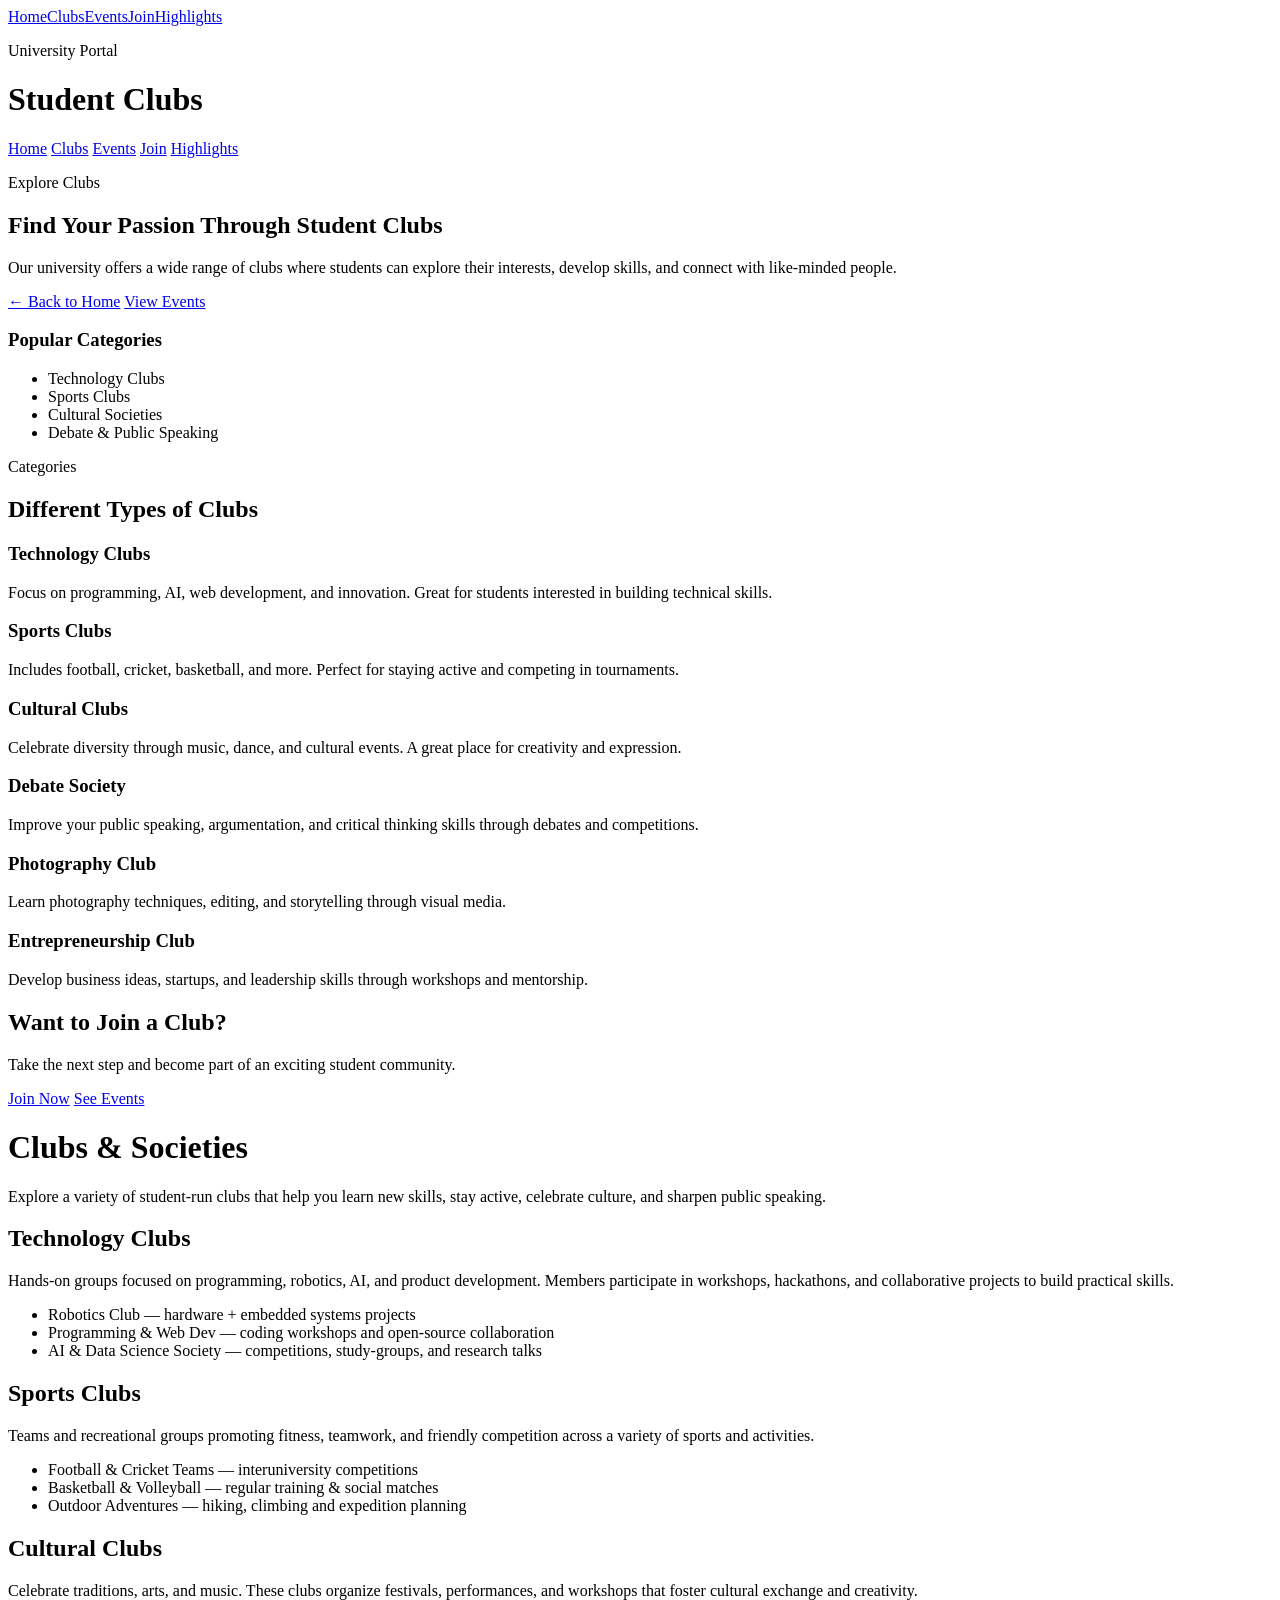
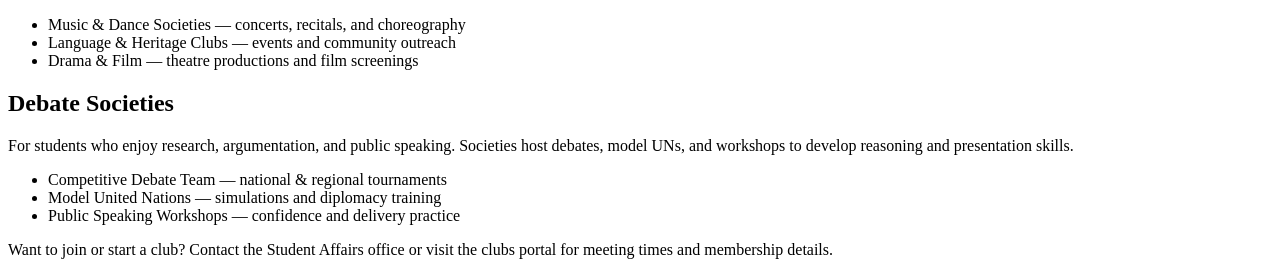
==== src/clubs.html @ b592fc68 "added club pages implementation" ====
<!DOCTYPE html>
<html lang="en">
<head>
    <meta charset="UTF-8">
    <meta name="viewport" content="width=device-width, initial-scale=1.0">
    <title>Student Clubs & Societies</title>
    <link rel="stylesheet" href="styles.css">
    <script>
    document.addEventListener('DOMContentLoaded', function () {
        var nav = document.createElement('nav');
        nav.className = 'site-nav';
        nav.innerHTML = '<a href="index.html">Home</a>' +
                                        '<a href="clubs.html">Clubs</a>' +
                                        '<a href="events.html" class="active">Events</a>' +
                                        '<a href="join.html">Join</a>' +
                                        '<a href="highlights.html">Highlights</a>';
        document.body.insertBefore(nav, document.body.firstChild);
    });
    </script>
</head><!DOCTYPE html>
<html lang="en">
<head>
    <meta charset="UTF-8">
    <meta name="viewport" content="width=device-width, initial-scale=1.0">
    <title>Clubs | University Clubs Portal</title>
    
    <!-- Link to your common CSS -->
    <link rel="stylesheet" href="../styles/style.css">
</head>

<body>

    <!-- Background effect -->
    <div class="page-bg"></div>

    <!-- Header / Navigation -->
    <header class="top-header">
        <div class="brand">
            <p class="tag">University Portal</p>
            <h1>Student Clubs</h1>
        </div>

        <!-- Navigation Menu -->
        <nav class="main-nav">
            <a href="index.html">Home</a>
            <a href="clubs.html" class="active">Clubs</a>
            <a href="events.html">Events</a>
            <a href="join.html">Join</a>
            <a href="highlights.html">Highlights</a>
        </nav>
    </header>

    <!-- Main Content -->
    <main>

        <!-- Hero Section -->
        <section class="hero">
            <div class="hero-content">
                <p class="hero-label">Explore Clubs</p>
                <h2>Find Your Passion Through Student Clubs</h2>
                <p>
                    Our university offers a wide range of clubs where students can explore
                    their interests, develop skills, and connect with like-minded people.
                </p>

                <!-- Navigation Buttons -->
                <div class="hero-actions">
                    <a href="index.html" class="btn btn-secondary">← Back to Home</a>
                    <a href="events.html" class="btn btn-primary">View Events</a>
                </div>
            </div>

            <!-- Side Panel -->
            <div class="hero-panel">
                <h3>Popular Categories</h3>
                <ul>
                    <li>Technology Clubs</li>
                    <li>Sports Clubs</li>
                    <li>Cultural Societies</li>
                    <li>Debate & Public Speaking</li>
                </ul>
            </div>
        </section>

        <!-- Clubs Overview -->
        <section class="clubs-overview">
            <div class="section-heading">
                <p>Categories</p>
                <h2>Different Types of Clubs</h2>
            </div>

            <div class="club-grid">

                <!-- Tech Club -->
                <div class="club-card">
                    <h3>Technology Clubs</h3>
                    <p>
                        Focus on programming, AI, web development, and innovation.
                        Great for students interested in building technical skills.
                    </p>
                </div>

                <!-- Sports Club -->
                <div class="club-card">
                    <h3>Sports Clubs</h3>
                    <p>
                        Includes football, cricket, basketball, and more. Perfect for
                        staying active and competing in tournaments.
                    </p>
                </div>

                <!-- Cultural Club -->
                <div class="club-card">
                    <h3>Cultural Clubs</h3>
                    <p>
                        Celebrate diversity through music, dance, and cultural events.
                        A great place for creativity and expression.
                    </p>
                </div>

                <!-- Debate Club -->
                <div class="club-card">
                    <h3>Debate Society</h3>
                    <p>
                        Improve your public speaking, argumentation, and critical
                        thinking skills through debates and competitions.
                    </p>
                </div>

                <!-- Photography Club -->
                <div class="club-card">
                    <h3>Photography Club</h3>
                    <p>
                        Learn photography techniques, editing, and storytelling through
                        visual media.
                    </p>
                </div>

                <!-- Entrepreneurship Club -->
                <div class="club-card">
                    <h3>Entrepreneurship Club</h3>
                    <p>
                        Develop business ideas, startups, and leadership skills through
                        workshops and mentorship.
                    </p>
                </div>

            </div>
        </section>

        <!-- Call to Action -->
        <section class="final-cta">
            <h2>Want to Join a Club?</h2>
            <p>Take the next step and become part of an exciting student community.</p>

            <div class="cta-actions">
                <a href="join.html" class="btn btn-primary">Join Now</a>
                <a href="events.html" class="btn btn-secondary">See Events</a>
            </div>
        </section>

    </main>

</body>
</html>
<body>
    <main class="clubs-page">
        <header>
            <h1>Clubs & Societies</h1>
            <p>Explore a variety of student-run clubs that help you learn new skills, stay active, celebrate culture, and sharpen public speaking.</p>
        </header>

    <section id="technology-clubs" class="club-category">
        <h2>Technology Clubs</h2>
        <p>Hands-on groups focused on programming, robotics, AI, and product development. Members participate in workshops, hackathons, and collaborative projects to build practical skills.</p>
        <ul>
            <li>Robotics Club — hardware + embedded systems projects</li>
            <li>Programming & Web Dev — coding workshops and open-source collaboration</li>
            <li>AI & Data Science Society — competitions, study-groups, and research talks</li>
        </ul>
    </section>

    <section id="sports-clubs" class="club-category">
        <h2>Sports Clubs</h2>
        <p>Teams and recreational groups promoting fitness, teamwork, and friendly competition across a variety of sports and activities.</p>
        <ul>
            <li>Football & Cricket Teams — interuniversity competitions</li>
            <li>Basketball & Volleyball — regular training & social matches</li>
            <li>Outdoor Adventures — hiking, climbing and expedition planning</li>
        </ul>
    </section>

    <section id="cultural-clubs" class="club-category">
        <h2>Cultural Clubs</h2>
        <p>Celebrate traditions, arts, and music. These clubs organize festivals, performances, and workshops that foster cultural exchange and creativity.</p>
        <ul>
            <li>Music & Dance Societies — concerts, recitals, and choreography</li>
            <li>Language & Heritage Clubs — events and community outreach</li>
            <li>Drama & Film — theatre productions and film screenings</li>
        </ul>
    </section>

    <section id="debate-societies" class="club-category">
        <h2>Debate Societies</h2>
        <p>For students who enjoy research, argumentation, and public speaking. Societies host debates, model UNs, and workshops to develop reasoning and presentation skills.</p>
        <ul>
            <li>Competitive Debate Team — national & regional tournaments</li>
            <li>Model United Nations — simulations and diplomacy training</li>
            <li>Public Speaking Workshops — confidence and delivery practice</li>
        </ul>
    </section>

    <footer class="clubs-footer">
        <p>Want to join or start a club? Contact the Student Affairs office or visit the clubs portal for meeting times and membership details.</p>
    </footer>
</main>
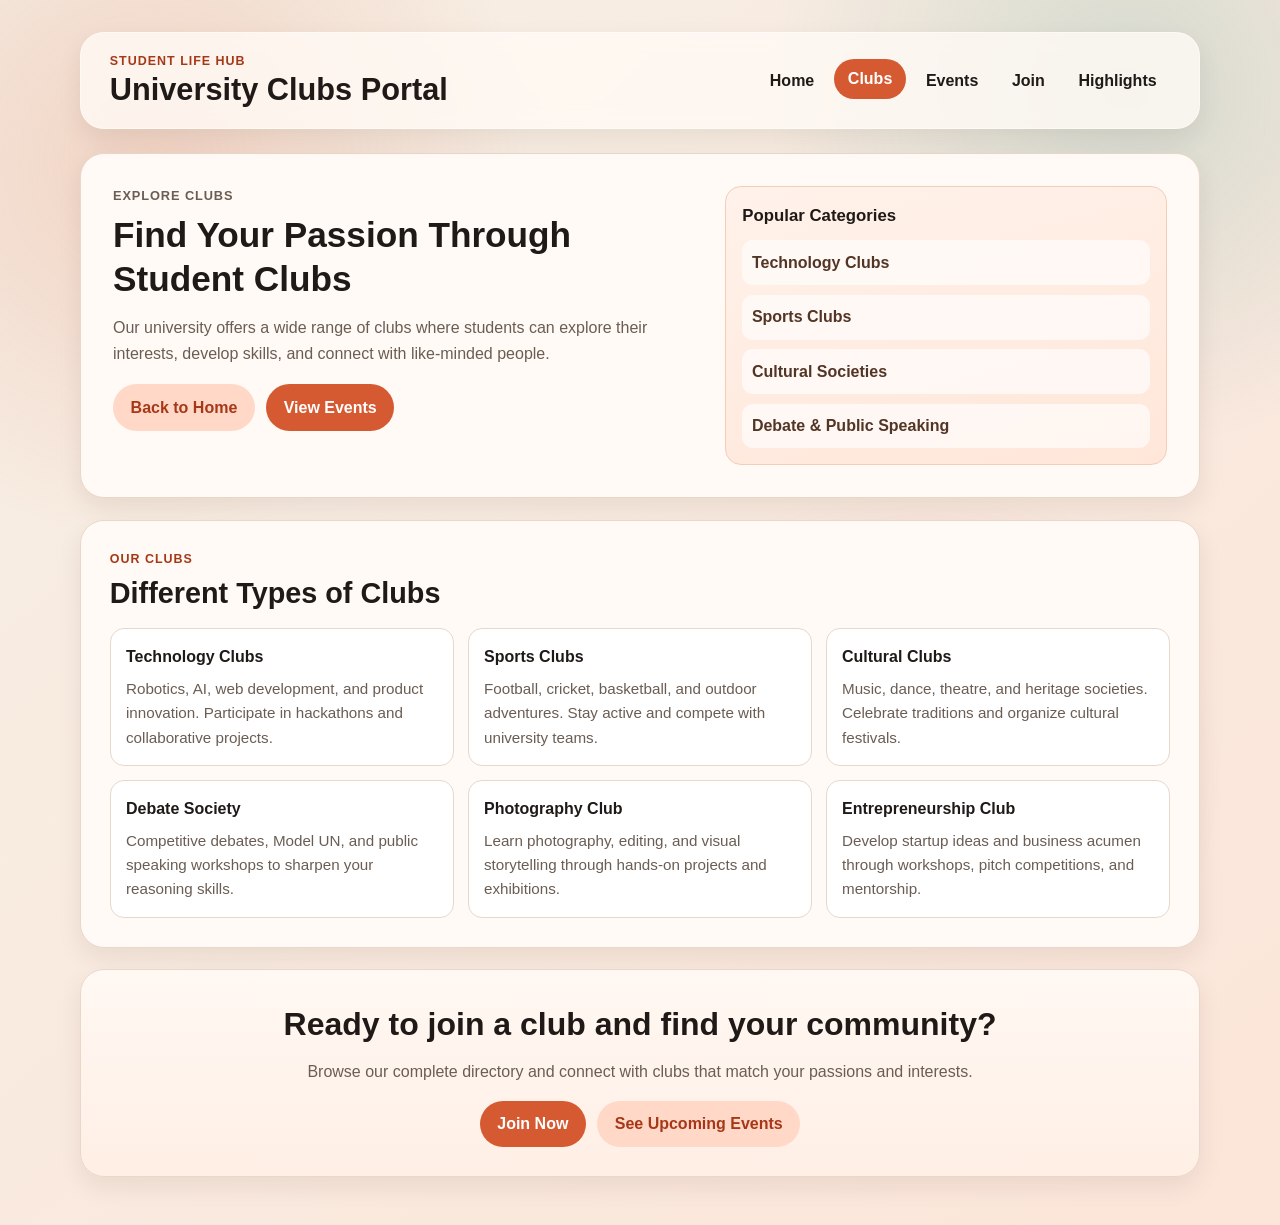
==== commit cde65eeb: "club pages implemetation" ====
--- a/src/clubs.html
+++ b/src/clubs.html
@@ -3,29 +3,8 @@
 <head>
     <meta charset="UTF-8">
     <meta name="viewport" content="width=device-width, initial-scale=1.0">
-    <title>Student Clubs & Societies</title>
-    <link rel="stylesheet" href="styles.css">
-    <script>
-    document.addEventListener('DOMContentLoaded', function () {
-        var nav = document.createElement('nav');
-        nav.className = 'site-nav';
-        nav.innerHTML = '<a href="index.html">Home</a>' +
-                                        '<a href="clubs.html">Clubs</a>' +
-                                        '<a href="events.html" class="active">Events</a>' +
-                                        '<a href="join.html">Join</a>' +
-                                        '<a href="highlights.html">Highlights</a>';
-        document.body.insertBefore(nav, document.body.firstChild);
-    });
-    </script>
-</head><!DOCTYPE html>
-<html lang="en">
-<head>
-    <meta charset="UTF-8">
-    <meta name="viewport" content="width=device-width, initial-scale=1.0">
-    <title>Clubs | University Clubs Portal</title>
-    
-    <!-- Link to your common CSS -->
-    <link rel="stylesheet" href="../styles/style.css">
+    <title>Clubs | Student Clubs Portal</title>
+    <link rel="stylesheet" href="/styles/styles.css">
 </head>
 
 <body>
@@ -36,12 +15,12 @@
     <!-- Header / Navigation -->
     <header class="top-header">
         <div class="brand">
-            <p class="tag">University Portal</p>
-            <h1>Student Clubs</h1>
+            <p class="tag">Student Life Hub</p>
+            <h1>University Clubs Portal</h1>
         </div>
 
         <!-- Navigation Menu -->
-        <nav class="main-nav">
+        <nav class="main-nav" aria-label="Primary navigation">
             <a href="index.html">Home</a>
             <a href="clubs.html" class="active">Clubs</a>
             <a href="events.html">Events</a>
@@ -54,10 +33,10 @@
     <main>
 
         <!-- Hero Section -->
-        <section class="hero">
+        <section class="hero" aria-labelledby="clubs-hero-title">
             <div class="hero-content">
                 <p class="hero-label">Explore Clubs</p>
-                <h2>Find Your Passion Through Student Clubs</h2>
+                <h2 id="clubs-hero-title">Find Your Passion Through Student Clubs</h2>
                 <p>
                     Our university offers a wide range of clubs where students can explore
                     their interests, develop skills, and connect with like-minded people.
@@ -65,7 +44,7 @@
 
                 <!-- Navigation Buttons -->
                 <div class="hero-actions">
-                    <a href="index.html" class="btn btn-secondary">← Back to Home</a>
+                    <a href="index.html" class="btn btn-secondary">Back to Home</a>
                     <a href="events.html" class="btn btn-primary">View Events</a>
                 </div>
             </div>
@@ -83,134 +62,77 @@
         </section>
 
         <!-- Clubs Overview -->
-        <section class="clubs-overview">
+        <section class="clubs-overview" aria-labelledby="clubs-categories-title">
             <div class="section-heading">
-                <p>Categories</p>
-                <h2>Different Types of Clubs</h2>
+                <p>Our Clubs</p>
+                <h2 id="clubs-categories-title">Different Types of Clubs</h2>
             </div>
 
             <div class="club-grid">
 
                 <!-- Tech Club -->
-                <div class="club-card">
+                <article class="club-card">
                     <h3>Technology Clubs</h3>
                     <p>
-                        Focus on programming, AI, web development, and innovation.
-                        Great for students interested in building technical skills.
+                        Robotics, AI, web development, and product innovation. Participate in hackathons and collaborative projects.
                     </p>
-                </div>
+                </article>
 
                 <!-- Sports Club -->
-                <div class="club-card">
+                <article class="club-card">
                     <h3>Sports Clubs</h3>
                     <p>
-                        Includes football, cricket, basketball, and more. Perfect for
-                        staying active and competing in tournaments.
+                        Football, cricket, basketball, and outdoor adventures. Stay active and compete with university teams.
                     </p>
-                </div>
+                </article>
 
                 <!-- Cultural Club -->
-                <div class="club-card">
+                <article class="club-card">
                     <h3>Cultural Clubs</h3>
                     <p>
-                        Celebrate diversity through music, dance, and cultural events.
-                        A great place for creativity and expression.
+                        Music, dance, theatre, and heritage societies. Celebrate traditions and organize cultural festivals.
                     </p>
-                </div>
+                </article>
 
                 <!-- Debate Club -->
-                <div class="club-card">
+                <article class="club-card">
                     <h3>Debate Society</h3>
                     <p>
-                        Improve your public speaking, argumentation, and critical
-                        thinking skills through debates and competitions.
+                        Competitive debates, Model UN, and public speaking workshops to sharpen your reasoning skills.
                     </p>
-                </div>
+                </article>
 
                 <!-- Photography Club -->
-                <div class="club-card">
+                <article class="club-card">
                     <h3>Photography Club</h3>
                     <p>
-                        Learn photography techniques, editing, and storytelling through
-                        visual media.
+                        Learn photography, editing, and visual storytelling through hands-on projects and exhibitions.
                     </p>
-                </div>
+                </article>
 
                 <!-- Entrepreneurship Club -->
-                <div class="club-card">
+                <article class="club-card">
                     <h3>Entrepreneurship Club</h3>
                     <p>
-                        Develop business ideas, startups, and leadership skills through
-                        workshops and mentorship.
+                        Develop startup ideas and business acumen through workshops, pitch competitions, and mentorship.
                     </p>
-                </div>
+                </article>
 
             </div>
         </section>
 
-        <!-- Call to Action -->
-        <section class="final-cta">
-            <h2>Want to Join a Club?</h2>
-            <p>Take the next step and become part of an exciting student community.</p>
+        <!-- Call to Action Section -->
+        <section class="final-cta" aria-labelledby="clubs-cta-title">
+            <h2 id="clubs-cta-title">Ready to join a club and find your community?</h2>
+            <p>Browse our complete directory and connect with clubs that match your passions and interests.</p>
 
             <div class="cta-actions">
                 <a href="join.html" class="btn btn-primary">Join Now</a>
-                <a href="events.html" class="btn btn-secondary">See Events</a>
+                <a href="events.html" class="btn btn-secondary">See Upcoming Events</a>
             </div>
         </section>
 
     </main>
 
 </body>
-</html>
-<body>
-    <main class="clubs-page">
-        <header>
-            <h1>Clubs & Societies</h1>
-            <p>Explore a variety of student-run clubs that help you learn new skills, stay active, celebrate culture, and sharpen public speaking.</p>
-        </header>
-
-    <section id="technology-clubs" class="club-category">
-        <h2>Technology Clubs</h2>
-        <p>Hands-on groups focused on programming, robotics, AI, and product development. Members participate in workshops, hackathons, and collaborative projects to build practical skills.</p>
-        <ul>
-            <li>Robotics Club — hardware + embedded systems projects</li>
-            <li>Programming & Web Dev — coding workshops and open-source collaboration</li>
-            <li>AI & Data Science Society — competitions, study-groups, and research talks</li>
-        </ul>
-    </section>
-
-    <section id="sports-clubs" class="club-category">
-        <h2>Sports Clubs</h2>
-        <p>Teams and recreational groups promoting fitness, teamwork, and friendly competition across a variety of sports and activities.</p>
-        <ul>
-            <li>Football & Cricket Teams — interuniversity competitions</li>
-            <li>Basketball & Volleyball — regular training & social matches</li>
-            <li>Outdoor Adventures — hiking, climbing and expedition planning</li>
-        </ul>
-    </section>
-
-    <section id="cultural-clubs" class="club-category">
-        <h2>Cultural Clubs</h2>
-        <p>Celebrate traditions, arts, and music. These clubs organize festivals, performances, and workshops that foster cultural exchange and creativity.</p>
-        <ul>
-            <li>Music & Dance Societies — concerts, recitals, and choreography</li>
-            <li>Language & Heritage Clubs — events and community outreach</li>
-            <li>Drama & Film — theatre productions and film screenings</li>
-        </ul>
-    </section>
-
-    <section id="debate-societies" class="club-category">
-        <h2>Debate Societies</h2>
-        <p>For students who enjoy research, argumentation, and public speaking. Societies host debates, model UNs, and workshops to develop reasoning and presentation skills.</p>
-        <ul>
-            <li>Competitive Debate Team — national & regional tournaments</li>
-            <li>Model United Nations — simulations and diplomacy training</li>
-            <li>Public Speaking Workshops — confidence and delivery practice</li>
-        </ul>
-    </section>
-
-    <footer class="clubs-footer">
-        <p>Want to join or start a club? Contact the Student Affairs office or visit the clubs portal for meeting times and membership details.</p>
-    </footer>
-</main>+</html>
--- a/styles/styles.css
+++ b/styles/styles.css
@@ -0,0 +1,538 @@
+:root {
+    --bg-1: #f6efe5;
+    --bg-2: #fce5d9;
+    --surface: #fffaf5;
+    --surface-strong: #ffffff;
+    --ink: #1f1a17;
+    --muted: #6b5d53;
+    --accent: #d65a31;
+    --accent-deep: #a73817;
+    --accent-soft: #ffd8c8;
+    --line: #e9d7ca;
+    --radius-lg: 24px;
+    --radius-md: 16px;
+    --shadow-soft: 0 10px 24px rgba(50, 28, 16, 0.08);
+    --shadow-md: 0 18px 36px rgba(50, 28, 16, 0.12);
+}
+
+* {
+    margin: 0;
+    padding: 0;
+    box-sizing: border-box;
+}
+
+body {
+    font-family: "Segoe UI", "Trebuchet MS", "Gill Sans", sans-serif;
+    color: var(--ink);
+    line-height: 1.6;
+    min-height: 100vh;
+    background: linear-gradient(140deg, var(--bg-1), var(--bg-2));
+    position: relative;
+    padding: 2rem clamp(1rem, 3vw, 2.5rem) 3rem;
+}
+
+.page-bg {
+    position: fixed;
+    inset: 0;
+    pointer-events: none;
+    z-index: -1;
+    background:
+        radial-gradient(circle at 12% 18%, rgba(214, 90, 49, 0.18), transparent 28%),
+        radial-gradient(circle at 88% 10%, rgba(34, 133, 122, 0.16), transparent 26%),
+        radial-gradient(circle at 72% 86%, rgba(171, 74, 115, 0.13), transparent 25%);
+}
+
+.top-header {
+    max-width: 1120px;
+    margin: 0 auto 1.5rem;
+    padding: 1.2rem clamp(1rem, 3vw, 1.8rem);
+    border: 1px solid rgba(255, 255, 255, 0.5);
+    border-radius: var(--radius-lg);
+    background: rgba(255, 250, 245, 0.8);
+    box-shadow: var(--shadow-soft);
+    backdrop-filter: blur(8px);
+    display: flex;
+    align-items: center;
+    justify-content: space-between;
+    gap: 1rem;
+    animation: fade-in 0.8s ease-out;
+}
+
+.tag {
+    color: var(--accent-deep);
+    letter-spacing: 0.08em;
+    text-transform: uppercase;
+    font-size: 0.78rem;
+    font-weight: 700;
+}
+
+.brand h1 {
+    font-size: clamp(1.35rem, 2.4vw, 2rem);
+    line-height: 1.2;
+}
+
+.main-nav {
+    display: flex;
+    flex-wrap: wrap;
+    gap: 0.4rem;
+}
+
+.main-nav a {
+    text-decoration: none;
+    color: var(--ink);
+    font-weight: 600;
+    padding: 0.45rem 0.85rem;
+    border-radius: 999px;
+    transition: background-color 0.2s ease, color 0.2s ease, transform 0.2s ease;
+}
+
+.main-nav a:hover,
+.main-nav a:focus-visible,
+.main-nav a.active {
+    background: var(--accent);
+    color: #fff;
+    transform: translateY(-2px);
+}
+
+main {
+    max-width: 1120px;
+    margin: 0 auto;
+    display: grid;
+    gap: 1.35rem;
+}
+
+.hero,
+.clubs-overview,
+.featured-events,
+.final-cta {
+    background: var(--surface);
+    border: 1px solid var(--line);
+    border-radius: var(--radius-lg);
+    box-shadow: var(--shadow-soft);
+}
+
+.hero {
+    display: grid;
+    grid-template-columns: 1.35fr 1fr;
+    gap: 1rem;
+    padding: clamp(1.1rem, 2.8vw, 2rem);
+    animation: rise-in 0.8s ease-out;
+}
+
+.hero-label {
+    font-weight: 700;
+    color: var(--accent-deep);
+    text-transform: uppercase;
+    letter-spacing: 0.07em;
+    font-size: 0.8rem;
+    margin-bottom: 0.4rem;
+}
+
+.hero h2 {
+    font-size: clamp(1.35rem, 3.6vw, 2.2rem);
+    line-height: 1.25;
+    margin-bottom: 0.9rem;
+}
+
+.hero-content p {
+    color: var(--muted);
+}
+
+.hero-actions {
+    display: flex;
+    gap: 0.7rem;
+    margin-top: 1.1rem;
+    flex-wrap: wrap;
+}
+
+.btn {
+    display: inline-flex;
+    align-items: center;
+    justify-content: center;
+    text-decoration: none;
+    font-weight: 700;
+    border-radius: 999px;
+    padding: 0.65rem 1.1rem;
+    transition: transform 0.2s ease, box-shadow 0.2s ease, background-color 0.2s ease;
+}
+
+.btn:hover,
+.btn:focus-visible {
+    transform: translateY(-2px);
+    box-shadow: var(--shadow-md);
+}
+
+.btn-primary {
+    background: var(--accent);
+    color: #fff;
+}
+
+.btn-primary:hover,
+.btn-primary:focus-visible {
+    background: var(--accent-deep);
+}
+
+.btn-secondary {
+    background: var(--accent-soft);
+    color: var(--accent-deep);
+}
+
+.hero-panel {
+    background: linear-gradient(165deg, #fff2ea, #ffe6d9);
+    border: 1px solid #f4cdb8;
+    border-radius: var(--radius-md);
+    padding: 1rem;
+}
+
+.hero-panel h3 {
+    margin-bottom: 0.65rem;
+    font-size: 1.05rem;
+}
+
+.hero-panel ul {
+    list-style: none;
+    display: grid;
+    gap: 0.6rem;
+}
+
+.hero-panel li {
+    padding: 0.6rem;
+    background: rgba(255, 255, 255, 0.65);
+    border-radius: 0.7rem;
+    font-weight: 600;
+    color: #533525;
+}
+
+.stats {
+    display: grid;
+    grid-template-columns: repeat(4, minmax(0, 1fr));
+    gap: 0.85rem;
+}
+
+.stat-card {
+    background: var(--surface-strong);
+    border: 1px solid var(--line);
+    border-radius: var(--radius-md);
+    box-shadow: var(--shadow-soft);
+    padding: 0.95rem;
+    text-align: center;
+}
+
+.stat-number {
+    font-size: clamp(1.35rem, 2.4vw, 1.9rem);
+    font-weight: 800;
+    color: var(--accent-deep);
+    line-height: 1.2;
+}
+
+.stat-label {
+    color: var(--muted);
+    font-weight: 600;
+}
+
+.clubs-overview,
+.featured-events,
+.final-cta {
+    padding: clamp(1.1rem, 2.5vw, 1.8rem);
+}
+
+.section-heading p {
+    color: var(--accent-deep);
+    text-transform: uppercase;
+    letter-spacing: 0.08em;
+    font-size: 0.78rem;
+    font-weight: 700;
+}
+
+.section-heading h2 {
+    margin-top: 0.3rem;
+    font-size: clamp(1.2rem, 2.8vw, 1.8rem);
+    line-height: 1.3;
+}
+
+.club-grid {
+    margin-top: 1rem;
+    display: grid;
+    grid-template-columns: repeat(3, minmax(0, 1fr));
+    gap: 0.85rem;
+}
+
+.club-card {
+    background: #fff;
+    border: 1px solid var(--line);
+    border-radius: 14px;
+    padding: 0.95rem;
+    transition: transform 0.22s ease, box-shadow 0.22s ease;
+}
+
+.club-card:hover {
+    transform: translateY(-3px);
+    box-shadow: var(--shadow-md);
+}
+
+.club-card h3 {
+    margin-bottom: 0.45rem;
+    font-size: 1rem;
+}
+
+.club-card p {
+    color: var(--muted);
+    font-size: 0.95rem;
+}
+
+.event-grid {
+    margin-top: 1rem;
+    display: grid;
+    grid-template-columns: repeat(3, minmax(0, 1fr));
+    gap: 0.85rem;
+}
+
+.event-card {
+    background: #fff;
+    border: 1px solid var(--line);
+    border-radius: 14px;
+    padding: 1rem;
+    display: grid;
+    gap: 0.55rem;
+}
+
+.event-date {
+    display: inline-block;
+    width: fit-content;
+    background: #ffe5d7;
+    color: var(--accent-deep);
+    padding: 0.2rem 0.55rem;
+    border-radius: 999px;
+    font-weight: 700;
+    font-size: 0.85rem;
+}
+
+.event-card h3 {
+    line-height: 1.35;
+}
+
+.event-card p {
+    color: var(--muted);
+}
+
+.event-card a {
+    color: var(--accent-deep);
+    font-weight: 700;
+    text-decoration: none;
+}
+
+.event-card a:hover,
+.event-card a:focus-visible {
+    text-decoration: underline;
+}
+
+.final-cta {
+    text-align: center;
+    background: linear-gradient(180deg, #fff8f3, #ffefe5);
+}
+
+.final-cta h2 {
+    font-size: clamp(1.3rem, 3vw, 2rem);
+    margin-bottom: 0.55rem;
+}
+
+.final-cta p {
+    color: var(--muted);
+}
+
+.cta-actions {
+    margin-top: 1rem;
+    display: flex;
+    justify-content: center;
+    flex-wrap: wrap;
+    gap: 0.7rem;
+}
+
+@keyframes fade-in {
+    from {
+        opacity: 0;
+        transform: translateY(-10px);
+    }
+    to {
+        opacity: 1;
+        transform: translateY(0);
+    }
+}
+
+@keyframes rise-in {
+    from {
+        opacity: 0;
+        transform: translateY(16px);
+    }
+    to {
+        opacity: 1;
+        transform: translateY(0);
+    }
+}
+
+@media (max-width: 980px) {
+    .hero {
+        grid-template-columns: 1fr;
+    }
+
+    .stats {
+        grid-template-columns: repeat(2, minmax(0, 1fr));
+    }
+
+    .club-grid,
+    .event-grid {
+        grid-template-columns: repeat(2, minmax(0, 1fr));
+    }
+}
+
+@media (max-width: 700px) {
+    body {
+        padding: 1rem 0.75rem 1.5rem;
+    }
+
+    .top-header {
+        flex-direction: column;
+        align-items: flex-start;
+    }
+
+    .main-nav {
+        width: 100%;
+    }
+
+    .main-nav a {
+        flex: 1 1 auto;
+        text-align: center;
+    }
+
+    .stats,
+    .club-grid,
+    .event-grid {
+        grid-template-columns: 1fr;
+    }
+}
+
+.events-main {
+    max-width: 1120px;
+    margin: 0 auto;
+    display: grid;
+    gap: 1.15rem;
+}
+
+.events-hero,
+.events-cta {
+    background: var(--surface);
+    border: 1px solid var(--line);
+    border-radius: var(--radius-lg);
+    box-shadow: var(--shadow-soft);
+    padding: clamp(1.1rem, 2.6vw, 1.9rem);
+}
+
+.events-hero h2 {
+    font-size: clamp(1.35rem, 3.2vw, 2.15rem);
+    line-height: 1.25;
+    margin-bottom: 0.55rem;
+}
+
+.events-hero p {
+    color: var(--muted);
+}
+
+.events-timeline {
+    display: grid;
+    grid-template-columns: repeat(2, minmax(0, 1fr));
+    gap: 0.9rem;
+}
+
+.timeline-card {
+    background: #fff;
+    border: 1px solid var(--line);
+    border-radius: var(--radius-md);
+    box-shadow: var(--shadow-soft);
+    padding: 1rem;
+    display: grid;
+    gap: 0.6rem;
+    position: relative;
+    overflow: hidden;
+    transition: transform 0.2s ease, box-shadow 0.2s ease;
+}
+
+.timeline-card::before {
+    content: "";
+    position: absolute;
+    left: 0;
+    top: 0;
+    bottom: 0;
+    width: 6px;
+    background: linear-gradient(180deg, var(--accent), #ef8a61);
+}
+
+.timeline-card:hover {
+    transform: translateY(-4px);
+    box-shadow: var(--shadow-md);
+}
+
+.timeline-date {
+    display: inline-block;
+    width: fit-content;
+    margin-left: 0.45rem;
+    background: #ffe5d7;
+    color: var(--accent-deep);
+    font-size: 0.84rem;
+    font-weight: 700;
+    letter-spacing: 0.04em;
+    text-transform: uppercase;
+    padding: 0.18rem 0.55rem;
+    border-radius: 999px;
+}
+
+.timeline-card h3 {
+    margin-left: 0.45rem;
+    font-size: 1.1rem;
+    line-height: 1.35;
+}
+
+.timeline-card p {
+    margin-left: 0.45rem;
+    color: var(--muted);
+}
+
+.timeline-card .btn {
+    margin-left: 0.45rem;
+    width: fit-content;
+}
+
+.events-cta {
+    text-align: center;
+    background: linear-gradient(180deg, #fff8f2, #ffefe4);
+}
+
+.events-cta h2 {
+    font-size: clamp(1.2rem, 2.9vw, 1.85rem);
+    line-height: 1.3;
+    margin-bottom: 0.45rem;
+}
+
+.events-cta p {
+    color: var(--muted);
+}
+
+@media (max-width: 980px) {
+    .events-timeline {
+        grid-template-columns: 1fr;
+    }
+}
+
+@media (max-width: 700px) {
+    .events-hero,
+    .events-cta,
+    .timeline-card {
+        padding: 0.9rem;
+    }
+
+    .timeline-date,
+    .timeline-card h3,
+    .timeline-card p,
+    .timeline-card .btn {
+        margin-left: 0.25rem;
+    }
+}
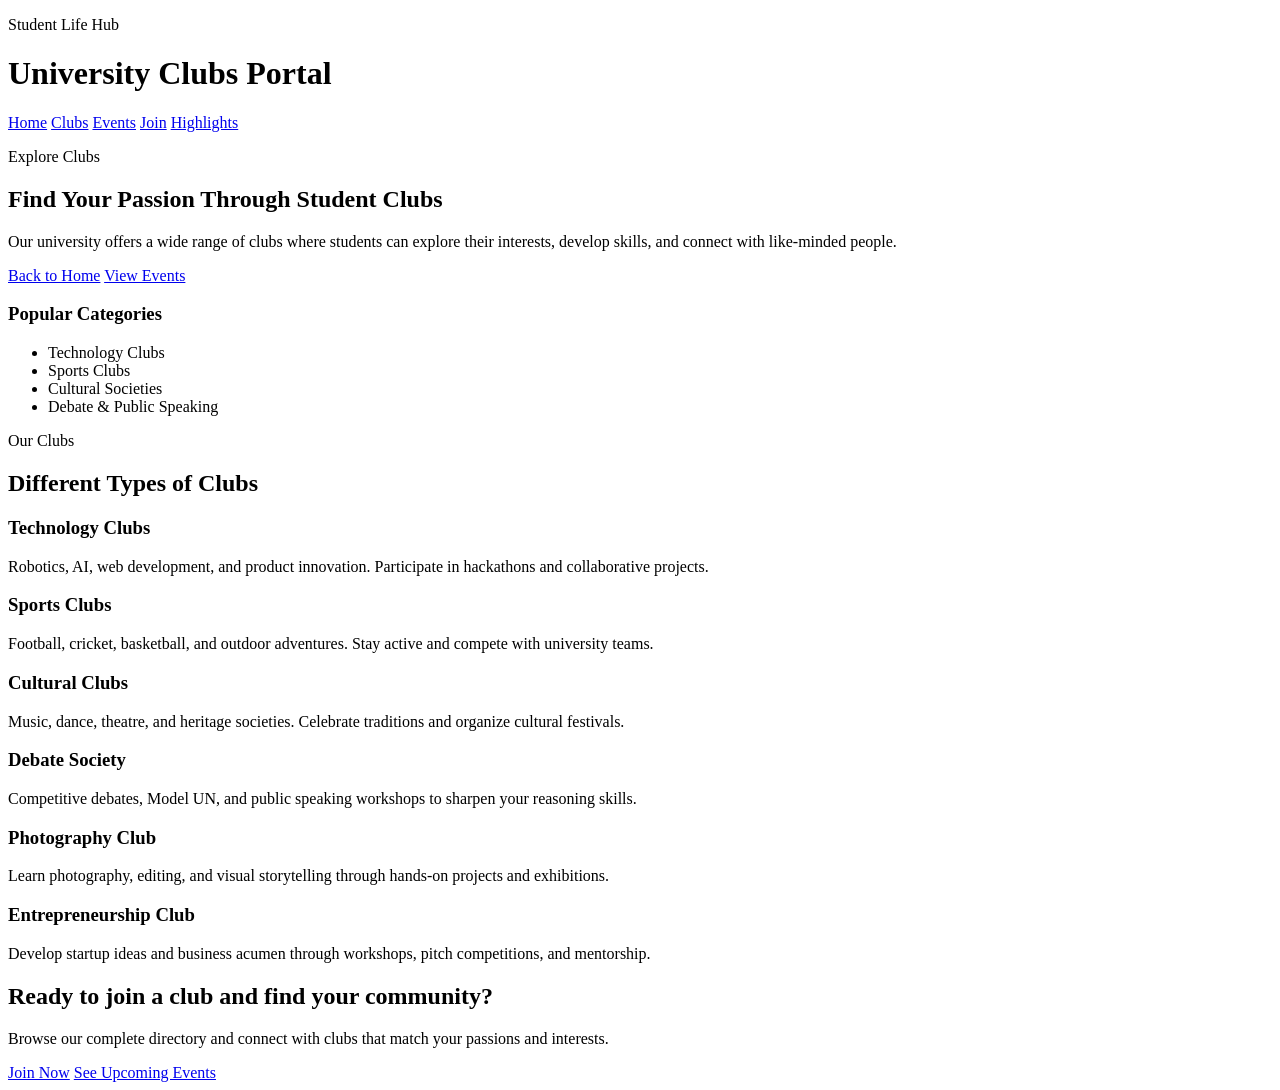
==== commit ff2e0787: "clubs implementation (error)" ====
--- a/src/clubs.html
+++ b/src/clubs.html
@@ -4,9 +4,9 @@
     <meta charset="UTF-8">
     <meta name="viewport" content="width=device-width, initial-scale=1.0">
     <title>Clubs | Student Clubs Portal</title>
-    <link rel="stylesheet" href="/styles/styles.css">
+    <!-- Link to external CSS -->
+    <link rel="stylesheet" href="styles/styles.css">
 </head>
-
 <body>
 
     <!-- Background effect -->
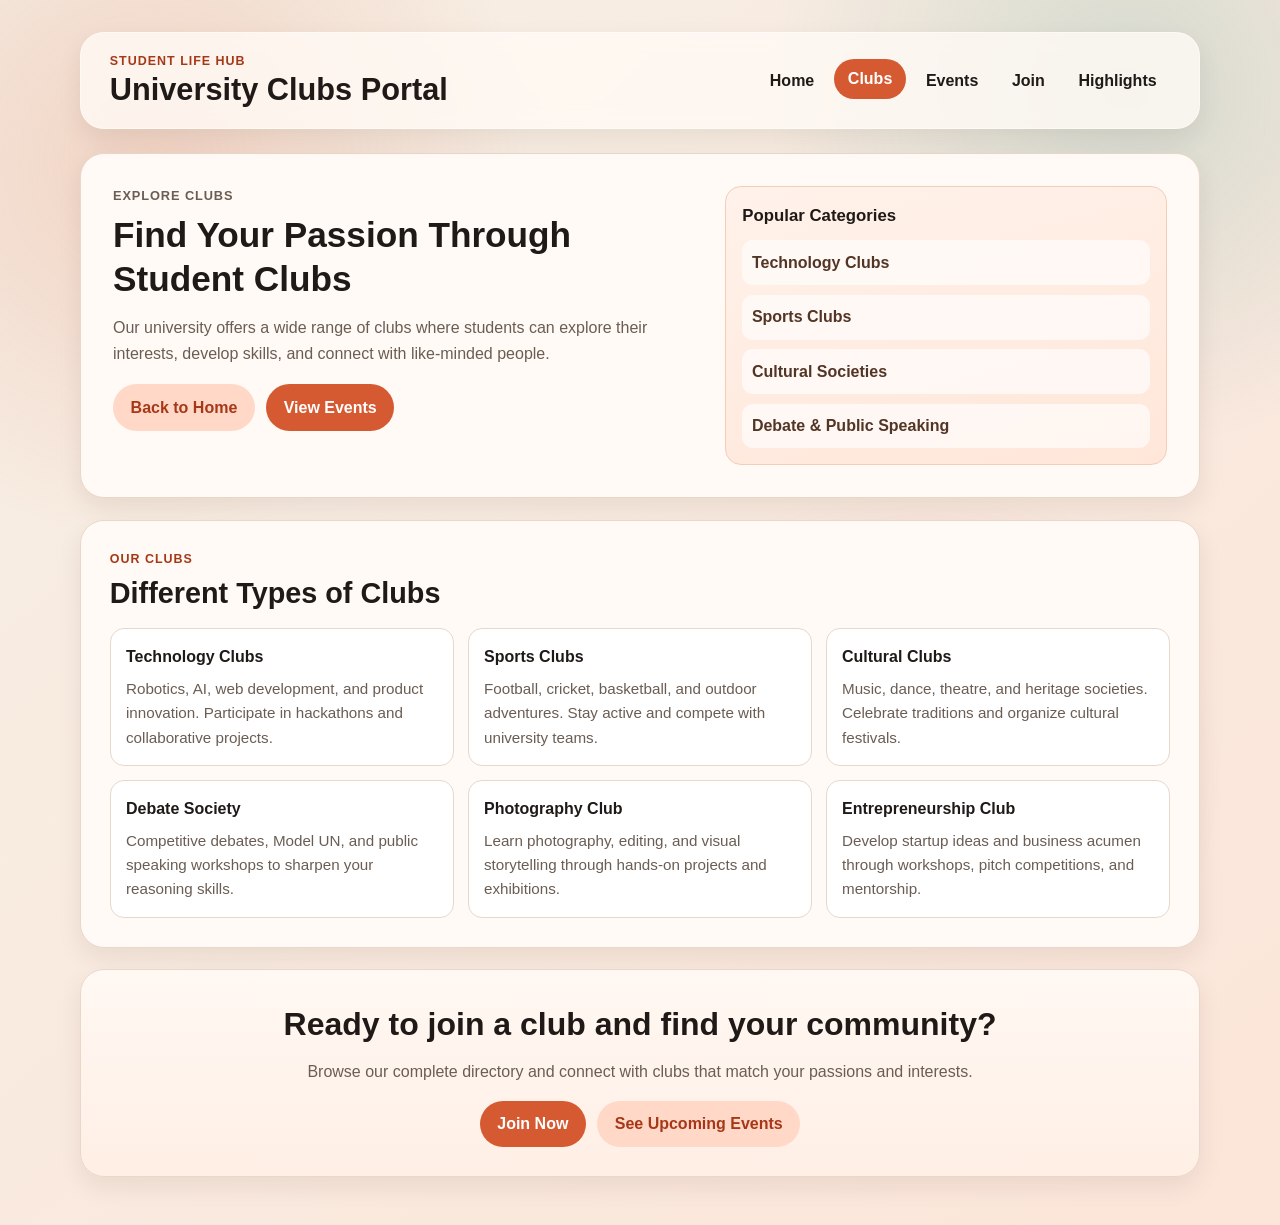
==== commit 3bbe322f: "Fix Css of clubs" ====
--- a/src/clubs.html
+++ b/src/clubs.html
@@ -3,9 +3,10 @@
 <head>
     <meta charset="UTF-8">
     <meta name="viewport" content="width=device-width, initial-scale=1.0">
+    <link rel="stylesheet" href="/styles/styles.css">
     <title>Clubs | Student Clubs Portal</title>
-    <!-- Link to external CSS -->
-    <link rel="stylesheet" href="styles/styles.css">
+    
+    
 </head>
 <body>
 
--- a/styles/styles.css
+++ b/styles/styles.css
@@ -0,0 +1,848 @@
+:root {
+    --bg-1: #f6efe5;
+    --bg-2: #fce5d9;
+    --surface: #fffaf5;
+    --surface-strong: #ffffff;
+    --ink: #1f1a17;
+    --muted: #6b5d53;
+    --accent: #d65a31;
+    --accent-deep: #a73817;
+    --accent-soft: #ffd8c8;
+    --line: #e9d7ca;
+    --radius-lg: 24px;
+    --radius-md: 16px;
+    --shadow-soft: 0 10px 24px rgba(50, 28, 16, 0.08);
+    --shadow-md: 0 18px 36px rgba(50, 28, 16, 0.12);
+}
+
+* {
+    margin: 0;
+    padding: 0;
+    box-sizing: border-box;
+}
+
+body {
+    font-family: "Segoe UI", "Trebuchet MS", "Gill Sans", sans-serif;
+    color: var(--ink);
+    line-height: 1.6;
+    min-height: 100vh;
+    background: linear-gradient(140deg, var(--bg-1), var(--bg-2));
+    position: relative;
+    padding: 2rem clamp(1rem, 3vw, 2.5rem) 3rem;
+}
+
+.page-bg {
+    position: fixed;
+    inset: 0;
+    pointer-events: none;
+    z-index: -1;
+    background:
+        radial-gradient(circle at 12% 18%, rgba(214, 90, 49, 0.18), transparent 28%),
+        radial-gradient(circle at 88% 10%, rgba(34, 133, 122, 0.16), transparent 26%),
+        radial-gradient(circle at 72% 86%, rgba(171, 74, 115, 0.13), transparent 25%);
+}
+
+.top-header {
+    max-width: 1120px;
+    margin: 0 auto 1.5rem;
+    padding: 1.2rem clamp(1rem, 3vw, 1.8rem);
+    border: 1px solid rgba(255, 255, 255, 0.5);
+    border-radius: var(--radius-lg);
+    background: rgba(255, 250, 245, 0.8);
+    box-shadow: var(--shadow-soft);
+    backdrop-filter: blur(8px);
+    display: flex;
+    align-items: center;
+    justify-content: space-between;
+    gap: 1rem;
+    animation: fade-in 0.8s ease-out;
+}
+
+.tag {
+    color: var(--accent-deep);
+    letter-spacing: 0.08em;
+    text-transform: uppercase;
+    font-size: 0.78rem;
+    font-weight: 700;
+}
+
+.brand h1 {
+    font-size: clamp(1.35rem, 2.4vw, 2rem);
+    line-height: 1.2;
+}
+
+.main-nav {
+    display: flex;
+    flex-wrap: wrap;
+    gap: 0.4rem;
+}
+
+.main-nav a {
+    text-decoration: none;
+    color: var(--ink);
+    font-weight: 600;
+    padding: 0.45rem 0.85rem;
+    border-radius: 999px;
+    transition: background-color 0.2s ease, color 0.2s ease, transform 0.2s ease;
+}
+
+.main-nav a:hover,
+.main-nav a:focus-visible,
+.main-nav a.active {
+    background: var(--accent);
+    color: #fff;
+    transform: translateY(-2px);
+}
+
+main {
+    max-width: 1120px;
+    margin: 0 auto;
+    display: grid;
+    gap: 1.35rem;
+}
+
+.hero,
+.clubs-overview,
+.featured-events,
+.final-cta {
+    background: var(--surface);
+    border: 1px solid var(--line);
+    border-radius: var(--radius-lg);
+    box-shadow: var(--shadow-soft);
+}
+
+.hero {
+    display: grid;
+    grid-template-columns: 1.35fr 1fr;
+    gap: 1rem;
+    padding: clamp(1.1rem, 2.8vw, 2rem);
+    animation: rise-in 0.8s ease-out;
+}
+
+.hero-label {
+    font-weight: 700;
+    color: var(--accent-deep);
+    text-transform: uppercase;
+    letter-spacing: 0.07em;
+    font-size: 0.8rem;
+    margin-bottom: 0.4rem;
+}
+
+.hero h2 {
+    font-size: clamp(1.35rem, 3.6vw, 2.2rem);
+    line-height: 1.25;
+    margin-bottom: 0.9rem;
+}
+
+.hero-content p {
+    color: var(--muted);
+}
+
+.hero-actions {
+    display: flex;
+    gap: 0.7rem;
+    margin-top: 1.1rem;
+    flex-wrap: wrap;
+}
+
+.btn {
+    display: inline-flex;
+    align-items: center;
+    justify-content: center;
+    text-decoration: none;
+    font-weight: 700;
+    border-radius: 999px;
+    padding: 0.65rem 1.1rem;
+    transition: transform 0.2s ease, box-shadow 0.2s ease, background-color 0.2s ease;
+}
+
+.btn:hover,
+.btn:focus-visible {
+    transform: translateY(-2px);
+    box-shadow: var(--shadow-md);
+}
+
+.btn-primary {
+    background: var(--accent);
+    color: #fff;
+}
+
+.btn-primary:hover,
+.btn-primary:focus-visible {
+    background: var(--accent-deep);
+}
+
+.btn-secondary {
+    background: var(--accent-soft);
+    color: var(--accent-deep);
+}
+
+.hero-panel {
+    background: linear-gradient(165deg, #fff2ea, #ffe6d9);
+    border: 1px solid #f4cdb8;
+    border-radius: var(--radius-md);
+    padding: 1rem;
+}
+
+.hero-panel h3 {
+    margin-bottom: 0.65rem;
+    font-size: 1.05rem;
+}
+
+.hero-panel ul {
+    list-style: none;
+    display: grid;
+    gap: 0.6rem;
+}
+
+.hero-panel li {
+    padding: 0.6rem;
+    background: rgba(255, 255, 255, 0.65);
+    border-radius: 0.7rem;
+    font-weight: 600;
+    color: #533525;
+}
+
+.stats {
+    display: grid;
+    grid-template-columns: repeat(4, minmax(0, 1fr));
+    gap: 0.85rem;
+}
+
+.stat-card {
+    background: var(--surface-strong);
+    border: 1px solid var(--line);
+    border-radius: var(--radius-md);
+    box-shadow: var(--shadow-soft);
+    padding: 0.95rem;
+    text-align: center;
+}
+
+.stat-number {
+    font-size: clamp(1.35rem, 2.4vw, 1.9rem);
+    font-weight: 800;
+    color: var(--accent-deep);
+    line-height: 1.2;
+}
+
+.stat-label {
+    color: var(--muted);
+    font-weight: 600;
+}
+
+.clubs-overview,
+.featured-events,
+.final-cta {
+    padding: clamp(1.1rem, 2.5vw, 1.8rem);
+}
+
+.section-heading p {
+    color: var(--accent-deep);
+    text-transform: uppercase;
+    letter-spacing: 0.08em;
+    font-size: 0.78rem;
+    font-weight: 700;
+}
+
+.section-heading h2 {
+    margin-top: 0.3rem;
+    font-size: clamp(1.2rem, 2.8vw, 1.8rem);
+    line-height: 1.3;
+}
+
+.club-grid {
+    margin-top: 1rem;
+    display: grid;
+    grid-template-columns: repeat(3, minmax(0, 1fr));
+    gap: 0.85rem;
+}
+
+.club-card {
+    background: #fff;
+    border: 1px solid var(--line);
+    border-radius: 14px;
+    padding: 0.95rem;
+    transition: transform 0.22s ease, box-shadow 0.22s ease;
+}
+
+.club-card:hover {
+    transform: translateY(-3px);
+    box-shadow: var(--shadow-md);
+}
+
+.club-card h3 {
+    margin-bottom: 0.45rem;
+    font-size: 1rem;
+}
+
+.club-card p {
+    color: var(--muted);
+    font-size: 0.95rem;
+}
+
+.event-grid {
+    margin-top: 1rem;
+    display: grid;
+    grid-template-columns: repeat(3, minmax(0, 1fr));
+    gap: 0.85rem;
+}
+
+.event-card {
+    background: #fff;
+    border: 1px solid var(--line);
+    border-radius: 14px;
+    padding: 1rem;
+    display: grid;
+    gap: 0.55rem;
+}
+
+.event-date {
+    display: inline-block;
+    width: fit-content;
+    background: #ffe5d7;
+    color: var(--accent-deep);
+    padding: 0.2rem 0.55rem;
+    border-radius: 999px;
+    font-weight: 700;
+    font-size: 0.85rem;
+}
+
+.event-card h3 {
+    line-height: 1.35;
+}
+
+.event-card p {
+    color: var(--muted);
+}
+
+.event-card a {
+    color: var(--accent-deep);
+    font-weight: 700;
+    text-decoration: none;
+}
+
+.event-card a:hover,
+.event-card a:focus-visible {
+    text-decoration: underline;
+}
+
+.final-cta {
+    text-align: center;
+    background: linear-gradient(180deg, #fff8f3, #ffefe5);
+}
+
+.final-cta h2 {
+    font-size: clamp(1.3rem, 3vw, 2rem);
+    margin-bottom: 0.55rem;
+}
+
+.final-cta p {
+    color: var(--muted);
+}
+
+.cta-actions {
+    margin-top: 1rem;
+    display: flex;
+    justify-content: center;
+    flex-wrap: wrap;
+    gap: 0.7rem;
+}
+
+@keyframes fade-in {
+    from {
+        opacity: 0;
+        transform: translateY(-10px);
+    }
+    to {
+        opacity: 1;
+        transform: translateY(0);
+    }
+}
+
+@keyframes rise-in {
+    from {
+        opacity: 0;
+        transform: translateY(16px);
+    }
+    to {
+        opacity: 1;
+        transform: translateY(0);
+    }
+}
+
+@media (max-width: 980px) {
+    .hero {
+        grid-template-columns: 1fr;
+    }
+
+    .stats {
+        grid-template-columns: repeat(2, minmax(0, 1fr));
+    }
+
+    .club-grid,
+    .event-grid {
+        grid-template-columns: repeat(2, minmax(0, 1fr));
+    }
+}
+
+@media (max-width: 700px) {
+    body {
+        padding: 1rem 0.75rem 1.5rem;
+    }
+
+    .top-header {
+        flex-direction: column;
+        align-items: flex-start;
+    }
+
+    .main-nav {
+        width: 100%;
+    }
+
+    .main-nav a {
+        flex: 1 1 auto;
+        text-align: center;
+    }
+
+    .stats,
+    .club-grid,
+    .event-grid {
+        grid-template-columns: 1fr;
+    }
+}
+
+.events-main {
+    max-width: 1120px;
+    margin: 0 auto;
+    display: grid;
+    gap: 1.15rem;
+}
+
+.events-hero,
+.events-cta {
+    background: var(--surface);
+    border: 1px solid var(--line);
+    border-radius: var(--radius-lg);
+    box-shadow: var(--shadow-soft);
+    padding: clamp(1.1rem, 2.6vw, 1.9rem);
+}
+
+.events-hero h2 {
+    font-size: clamp(1.35rem, 3.2vw, 2.15rem);
+    line-height: 1.25;
+    margin-bottom: 0.55rem;
+}
+
+.events-hero p {
+    color: var(--muted);
+}
+
+.events-timeline {
+    display: grid;
+    grid-template-columns: repeat(2, minmax(0, 1fr));
+    gap: 0.9rem;
+}
+
+.timeline-card {
+    background: #fff;
+    border: 1px solid var(--line);
+    border-radius: var(--radius-md);
+    box-shadow: var(--shadow-soft);
+    padding: 1rem;
+    display: grid;
+    gap: 0.6rem;
+    position: relative;
+    overflow: hidden;
+    transition: transform 0.2s ease, box-shadow 0.2s ease;
+}
+
+.timeline-card::before {
+    content: "";
+    position: absolute;
+    left: 0;
+    top: 0;
+    bottom: 0;
+    width: 6px;
+    background: linear-gradient(180deg, var(--accent), #ef8a61);
+}
+
+.timeline-card:hover {
+    transform: translateY(-4px);
+    box-shadow: var(--shadow-md);
+}
+
+.timeline-date {
+    display: inline-block;
+    width: fit-content;
+    margin-left: 0.45rem;
+    background: #ffe5d7;
+    color: var(--accent-deep);
+    font-size: 0.84rem;
+    font-weight: 700;
+    letter-spacing: 0.04em;
+    text-transform: uppercase;
+    padding: 0.18rem 0.55rem;
+    border-radius: 999px;
+}
+
+.timeline-card h3 {
+    margin-left: 0.45rem;
+    font-size: 1.1rem;
+    line-height: 1.35;
+}
+
+.timeline-card p {
+    margin-left: 0.45rem;
+    color: var(--muted);
+}
+
+.timeline-card .btn {
+    margin-left: 0.45rem;
+    width: fit-content;
+}
+
+.events-cta {
+    text-align: center;
+    background: linear-gradient(180deg, #fff8f2, #ffefe4);
+}
+
+.events-cta h2 {
+    font-size: clamp(1.2rem, 2.9vw, 1.85rem);
+    line-height: 1.3;
+    margin-bottom: 0.45rem;
+}
+
+.events-cta p {
+    color: var(--muted);
+}
+
+@media (max-width: 980px) {
+    .events-timeline {
+        grid-template-columns: 1fr;
+    }
+}
+
+@media (max-width: 700px) {
+    .events-hero,
+    .events-cta,
+    .timeline-card {
+        padding: 0.9rem;
+    }
+
+    .timeline-date,
+    .timeline-card h3,
+    .timeline-card p,
+    .timeline-card .btn {
+        margin-left: 0.25rem;
+    }
+}
+
+.join-main {
+    max-width: 1120px;
+    margin: 0 auto;
+    display: grid;
+    gap: 1.15rem;
+}
+
+.join-hero,
+.join-form-section,
+.join-faq,
+.join-cta {
+    background: var(--surface);
+    border: 1px solid var(--line);
+    border-radius: var(--radius-lg);
+    box-shadow: var(--shadow-soft);
+    padding: clamp(1.1rem, 2.6vw, 1.9rem);
+}
+
+.join-hero {
+    display: grid;
+    grid-template-columns: 1.3fr 1fr;
+    gap: 0.95rem;
+}
+
+.join-hero-content h2 {
+    font-size: clamp(1.35rem, 3.2vw, 2.1rem);
+    line-height: 1.25;
+    margin-bottom: 0.55rem;
+}
+
+.join-hero-content p {
+    color: var(--muted);
+}
+
+.join-hero-panel {
+    background: linear-gradient(165deg, #fff2ea, #ffe6d9);
+    border: 1px solid #f4cdb8;
+    border-radius: var(--radius-md);
+    padding: 1rem;
+}
+
+.join-hero-panel h3 {
+    font-size: 1.05rem;
+    margin-bottom: 0.65rem;
+}
+
+.join-hero-panel ol {
+    margin-left: 1.1rem;
+    display: grid;
+    gap: 0.55rem;
+    color: #533525;
+    font-weight: 600;
+}
+
+.join-form {
+    margin-top: 1rem;
+    display: grid;
+    gap: 0.85rem;
+}
+
+.form-grid {
+    display: grid;
+    grid-template-columns: repeat(2, minmax(0, 1fr));
+    gap: 0.8rem;
+}
+
+.join-form label {
+    display: grid;
+    gap: 0.35rem;
+}
+
+.join-form label span {
+    font-weight: 700;
+    color: var(--ink);
+    font-size: 0.92rem;
+}
+
+.join-form input,
+.join-form select,
+.join-form textarea {
+    width: 100%;
+    border: 1px solid var(--line);
+    border-radius: 12px;
+    background: #fff;
+    color: var(--ink);
+    font: inherit;
+    padding: 0.65rem 0.75rem;
+}
+
+.join-form input:focus,
+.join-form select:focus,
+.join-form textarea:focus {
+    outline: 2px solid rgba(214, 90, 49, 0.35);
+    outline-offset: 1px;
+    border-color: var(--accent);
+}
+
+.full-width {
+    grid-column: 1 / -1;
+}
+
+.join-form .btn {
+    width: fit-content;
+}
+
+.faq-grid {
+    margin-top: 1rem;
+    display: grid;
+    grid-template-columns: repeat(3, minmax(0, 1fr));
+    gap: 0.85rem;
+}
+
+.faq-card {
+    background: #fff;
+    border: 1px solid var(--line);
+    border-radius: 14px;
+    padding: 1rem;
+    display: grid;
+    gap: 0.45rem;
+}
+
+.faq-card h3 {
+    font-size: 1rem;
+    line-height: 1.35;
+}
+
+.faq-card p {
+    color: var(--muted);
+}
+
+.join-cta {
+    text-align: center;
+    background: linear-gradient(180deg, #fff8f2, #ffefe4);
+}
+
+.join-cta h2 {
+    font-size: clamp(1.2rem, 2.9vw, 1.85rem);
+    line-height: 1.3;
+    margin-bottom: 0.45rem;
+}
+
+.join-cta p {
+    color: var(--muted);
+}
+
+@media (max-width: 980px) {
+    .join-hero {
+        grid-template-columns: 1fr;
+    }
+
+    .faq-grid {
+        grid-template-columns: 1fr;
+    }
+}
+
+@media (max-width: 700px) {
+    .join-hero,
+    .join-form-section,
+    .join-faq,
+    .join-cta {
+        padding: 0.9rem;
+    }
+
+    .form-grid {
+        grid-template-columns: 1fr;
+    }
+}
+
+.highlights-main {
+    max-width: 1120px;
+    margin: 0 auto;
+    display: grid;
+    gap: 1.15rem;
+}
+
+.highlights-hero,
+.achievements-section,
+.successful-events,
+.highlights-cta {
+    background: var(--surface);
+    border: 1px solid var(--line);
+    border-radius: var(--radius-lg);
+    box-shadow: var(--shadow-soft);
+    padding: clamp(1.1rem, 2.6vw, 1.9rem);
+}
+
+.highlights-hero h2 {
+    font-size: clamp(1.35rem, 3.2vw, 2.15rem);
+    line-height: 1.25;
+    margin-bottom: 0.55rem;
+}
+
+.highlights-hero p {
+    color: var(--muted);
+}
+
+.achievements-grid {
+    margin-top: 1rem;
+    display: grid;
+    grid-template-columns: repeat(3, minmax(0, 1fr));
+    gap: 0.85rem;
+}
+
+.achievement-card {
+    background: #fff;
+    border: 1px solid var(--line);
+    border-radius: 14px;
+    padding: 1rem;
+    display: grid;
+    gap: 0.45rem;
+    transition: transform 0.2s ease, box-shadow 0.2s ease;
+}
+
+.achievement-card:hover {
+    transform: translateY(-3px);
+    box-shadow: var(--shadow-md);
+}
+
+.achievement-year {
+    display: inline-block;
+    width: fit-content;
+    background: #ffe5d7;
+    color: var(--accent-deep);
+    font-weight: 700;
+    letter-spacing: 0.04em;
+    text-transform: uppercase;
+    font-size: 0.82rem;
+    padding: 0.18rem 0.55rem;
+    border-radius: 999px;
+}
+
+.achievement-card h3 {
+    font-size: 1.05rem;
+    line-height: 1.35;
+}
+
+.achievement-card p {
+    color: var(--muted);
+}
+
+.trophy {
+    font-size: 1.05em;
+    margin-left: 0.15rem;
+}
+
+.success-grid {
+    margin-top: 1rem;
+    display: grid;
+    grid-template-columns: repeat(3, minmax(0, 1fr));
+    gap: 0.85rem;
+}
+
+.success-card {
+    background: #fff;
+    border: 1px solid var(--line);
+    border-radius: 14px;
+    padding: 1rem;
+    display: grid;
+    gap: 0.4rem;
+}
+
+.success-card h3 {
+    font-size: 1.02rem;
+}
+
+.success-metric {
+    color: var(--accent-deep);
+    font-weight: 800;
+}
+
+.success-card p {
+    color: var(--muted);
+}
+
+.highlights-cta {
+    text-align: center;
+    background: linear-gradient(180deg, #fff8f2, #ffefe4);
+}
+
+.highlights-cta h2 {
+    font-size: clamp(1.2rem, 2.9vw, 1.85rem);
+    line-height: 1.3;
+    margin-bottom: 0.45rem;
+}
+
+.highlights-cta p {
+    color: var(--muted);
+}
+
+@media (max-width: 980px) {
+    .achievements-grid,
+    .success-grid {
+        grid-template-columns: repeat(2, minmax(0, 1fr));
+    }
+}
+
+@media (max-width: 700px) {
+    .highlights-hero,
+    .achievements-section,
+    .successful-events,
+    .highlights-cta {
+        padding: 0.9rem;
+    }
+
+    .achievements-grid,
+    .success-grid {
+        grid-template-columns: 1fr;
+    }
+}
